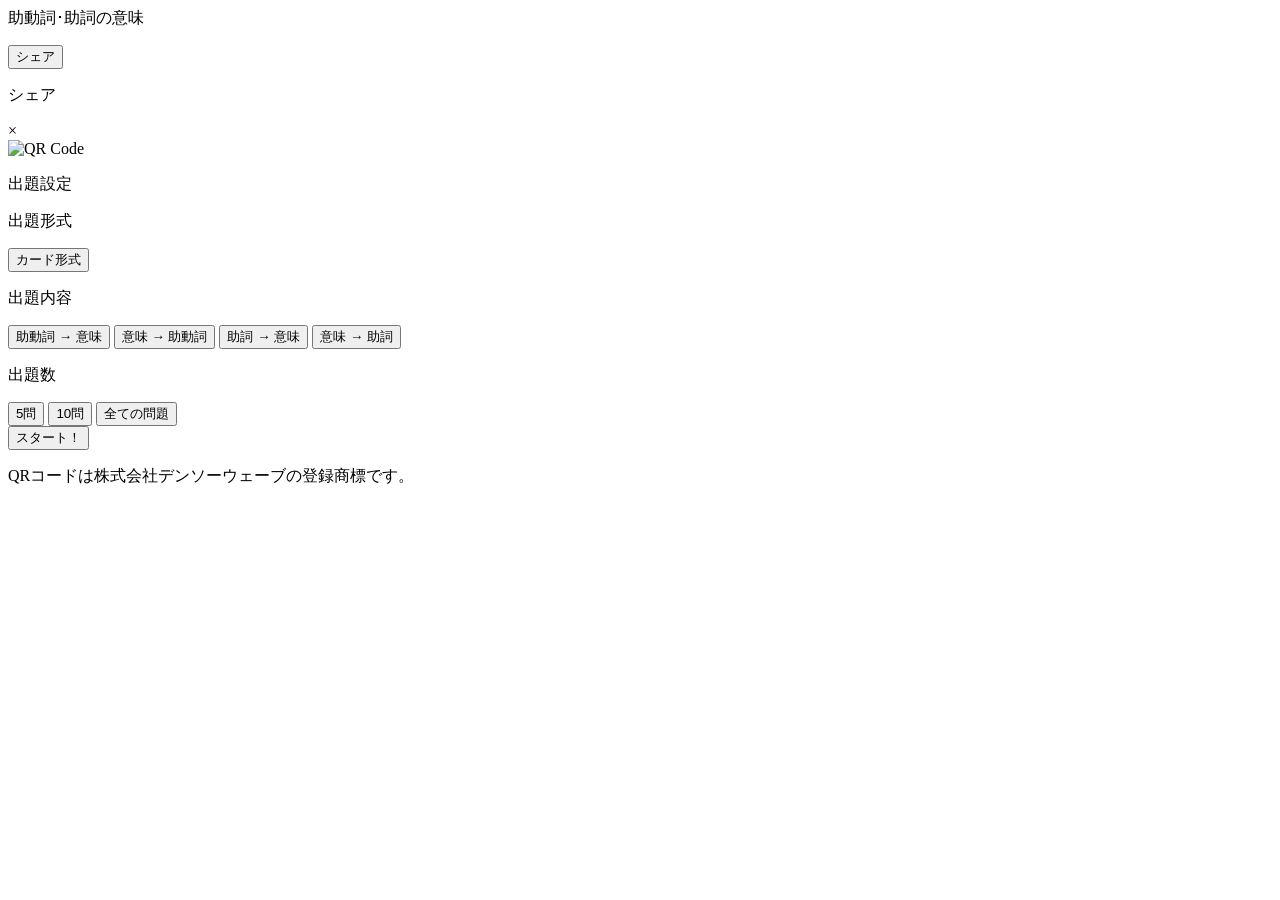
==== index.html @ fff46219 "Create index.html" ====
<html lang="ja">
  
<head>
  <meta charset="UTF-8">
  <meta name="viewport" content="width=device-width, initial-scale=1.0">

  <title>助動詞･助詞の意味</title>
  <meta name="apple-mobile-web-app-capable" content="yes"> 
  <link rel="preconnect" href="https://fonts.googleapis.com">
  <link rel="preconnect" href="https://fonts.gstatic.com" crossorigin>
  <link href="https://fonts.googleapis.com/css2?family=BIZ+UDGothic:wght@400;700&display=swap" rel="stylesheet">
  <link rel="preconnect" href="https://fonts.googleapis.com">
<link rel="preconnect" href="https://fonts.gstatic.com" crossorigin>
<link href="https://fonts.googleapis.com/css2?family=Signika+Negative:wght@300..700&display=swap" rel="stylesheet">
  <link rel="stylesheet" href="style.css">
</head>
  
<body>
  <header id="app-header">
    <div id="title-area">
      <p id="header-title">助動詞･助詞の意味</p>
    </div>
    <button id="share-modal-btn">シェア</button>
  </header>
  
  <div id="share-modal" class="modal hidden">
    <div class="modal-content">
      <div class="modal-header">
        <p class="title">シェア</p>
        <span id="share-modal-close" class="close-button">&times;</span>
      </div>
      <img src="qrcode.png" alt="QR Code">
    </div>
  </div>
  
  
  
  <main>
    <div id="selection-container">
      <p id="selection-title">出題設定</p>
 
      <div class="selection">
        <div class="title-area">
          <p class="title">出題形式</p>
        </div>
        <div class="segmented-buttons">
          <button class="type-button active" data-type="card">カード形式</button>
          <!-- <button class="type-button" data-type="output">一覧で出力する</button> -->
        </div>
      </div>
      
      <span class="split-line"></span>
      
      <div class="selection">
        <div class="title-area">
          <p class="title">出題内容</p>
        </div>
        <div class="segmented-buttons">
          <button class="qtype-button active" data-qtype="0">助動詞 → 意味</button>
          <button class="qtype-button" data-qtype="1">意味 → 助動詞</button>
          <button class="qtype-button" data-qtype="2">助詞 → 意味</button>
          <button class="qtype-button" data-qtype="3">意味 → 助詞</button>
        </div>
      </div>
      
      <div class="selection">
        <div class="title-area">
          <p class="title">出題数</p>
        </div>
        <div class="segmented-buttons">
          <button class="count-button active" data-count="5">5問</button>
          <button class="count-button" data-count="10">10問</button>
          <button class="count-button" data-count="all">全ての問題</button>
        </div>
      </div>
      
      <span class="split-line"></span>
      <button id="start-button">スタート！</button>
      <p id="start-message"></p>
     
    </div>
  </main>
  
  <footer>
    <p>QRコードは株式会社デンソーウェーブの登録商標です。</p>
  </footer>
  
  <script type="module" src="script.js"></script>
</html>
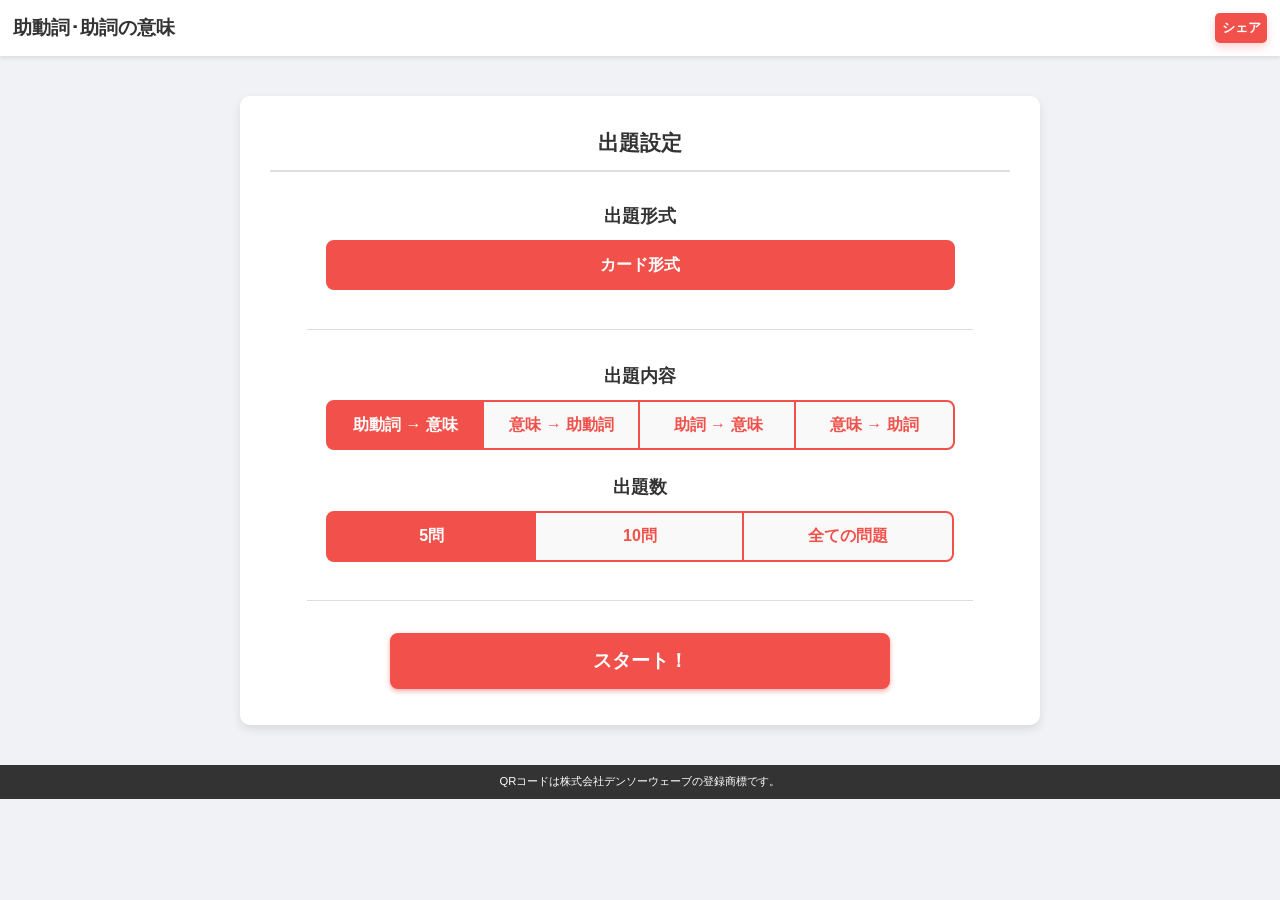
==== commit 2efda42a: "Update index.html" ====
--- a/index.html
+++ b/index.html
@@ -56,10 +56,10 @@
           <p class="title">出題内容</p>
         </div>
         <div class="segmented-buttons">
-          <button class="qtype-button active" data-qtype="0">助動詞 → 意味</button>
-          <button class="qtype-button" data-qtype="1">意味 → 助動詞</button>
-          <button class="qtype-button" data-qtype="2">助詞 → 意味</button>
-          <button class="qtype-button" data-qtype="3">意味 → 助詞</button>
+          <button class="qtype-button active" data-question="auxiliaryVerb" data-answer="meaning">助動詞 → 意味</button>
+          <button class="qtype-button" data-question="meaning" data-answer="auxiliaryVerb">意味 → 助動詞</button>
+          <button class="qtype-button" data-question="particle" data-answer="meaning">助詞 → 意味</button>
+          <button class="qtype-button" data-question="meaning" data-answer="particle">意味 → 助詞</button>
         </div>
       </div>
       
--- a/style.css
+++ b/style.css
@@ -0,0 +1,492 @@
+:root {
+  /*--primary: #ED1E14;*/
+  --primary: #f1514a;
+  /*--primary: #CF3A3B;*/
+  --primary-rgb: 241, 81, 74;
+  
+  --light: #fdeceb;
+}
+
+* {
+  margin: 0;
+  padding: 0;
+  box-sizing: border-box;
+  touch-action: manipulation;
+}
+html {
+  font-size: 16px;
+}
+body {
+  font-family: "BIZ UDGothic", sans-serif;
+  background-color: #f0f2f5;
+  color: #333;
+  line-height: 1.6;
+  touch-action: manipulation;
+}
+div, p {
+  touch-action: manipulation;
+}
+/*
+button, input, span {
+  -webkit-tap-highlight-color: transparent;
+}
+*/
+
+
+#app-header {
+  display: flex;
+  justify-content: space-between;
+  align-items: center;
+  padding: 0.8rem;
+  background-color: #ffffff;
+  box-shadow: 0 2px 4px rgba(0, 0, 0, 0.1);
+}
+#app-header .hidden {
+  display: none;
+}
+#app-header #title-area {
+  display: flex;
+}
+#app-header #title-area #header-title {
+  font-weight: 700;
+  font-size: 1.2rem;
+}
+
+#share-modal-btn {
+  font-family: "BIZ UDGothic", sans-serif;
+  font-weight: 700;
+  font-size: 0.8rem;
+  
+  padding: 0.4rem;
+  margin: 0 0 0 0.8rem;
+  width: auto;
+  text-align: center;
+  cursor: pointer;
+  display: block;
+  box-sizing: border-box;
+
+  background-color: var(--primary);
+  color: #fff;
+  border: none;
+  border-radius: 0.3rem;
+  box-shadow: 0 4px 8px rgba(var(--primary-rgb), 0.25);
+}
+
+
+.modal {
+  position: fixed;
+  z-index: 100;
+  left: 0;
+  top: 0;
+  width: 100%;
+  height: 100%;
+  background-color: rgba(0,0,0,0.4);
+  display: flex;
+  justify-content: center;
+  align-items: center;
+}
+.modal.hidden {
+  display: none;
+}
+.modal-content {
+  background-color: #fff;
+  padding: 20px;
+  width: 80%;
+  max-width: 500px;
+  border-radius: 10px;
+  position: relative;
+  
+  text-align: center;
+}
+.modal-header {
+  display: flex;
+  justify-content: space-between;
+  align-items: center;
+  margin-bottom: 1.5rem;
+}
+.modal-content .title {
+  font-size: 1.2rem;
+  font-weight: 700;
+  /*margin-bottom: 2rem;*/
+}
+.modal-content .close-button {
+  background-color: #eee;
+  border: none;
+  font-size: 1.5rem;
+  font-weight: bold;
+  cursor: pointer;
+  color: #333;
+  
+  width: 3rem;
+  border-radius: 5px;
+  transition: background-color 0.3s ease;
+  text-align: center;
+}
+.modal-content .close-button:hover,
+.modal-content .close-button:focus {
+  color: #000;
+  background-color: #e0e0e0;
+  text-decoration: none;
+  cursor: pointer;
+}
+.modal-content img {
+    max-width: 100%; 
+    max-height: 80vh; /* ビューポートの高さの80%など、適切な値に調整 */
+    height: auto; /* アスペクト比を維持 */
+}
+
+
+#selection-container {
+  max-width: 800px;
+  margin: 40px auto;
+  padding: 30px;
+  background-color: #ffffff;
+  border-radius: 10px;
+  box-shadow: 0 4px 10px rgba(0, 0, 0, 0.1);
+  text-align: center;
+}
+#selection-title {
+  font-size: 1.3rem;
+  color: #333;
+  font-weight: 700;
+  margin-bottom: 30px;
+  border-bottom: 2px solid #ddd;
+  padding-bottom: 10px;
+}
+
+.mini {
+  font-size: 70%;
+}
+
+.split-line {
+  display: flex;
+  width: 90%;
+  border-bottom: 1.5px solid #ddd;
+  margin: 2rem auto;
+}
+
+.selection {
+  display: flex;
+  justify-content: center;
+  margin-bottom: 1rem;
+  
+  flex-direction: column;
+  gap: 10px;
+}
+.selection .title-area {
+  display: flex;
+  justify-content: center;
+  align-items: center;
+}
+.selection .title-area .title {
+  font-size: 1.1rem;
+  font-weight: 700;
+  width: auto;
+}
+.selection .title-area button {
+  font-weight: 700;
+  font-size: 0.8rem;
+  
+  padding: 0.3rem 0.4rem;
+  margin: 0 0 0 0.8rem;
+  width: auto;
+  text-align: center;
+  cursor: pointer;
+  display: block;
+  box-sizing: border-box;
+
+  background-color: var(--primary);
+  color: #fff;
+  border: none;
+  border-radius: 0.3rem;
+}
+.selection .title-area button:hover {
+  background-color: #3577b0;
+}
+
+.selection .normal-buttons {
+  display: flex;
+  flex-direction: column;
+  justify-content: flex-start;
+  
+}
+
+.selection button {
+  padding: 0.8rem 1.2rem;
+  font-size: 1rem;
+  font-weight: bold;
+  color: var(--primary);
+  cursor: pointer;
+  border: 2px solid #ccc;
+  border-radius: 8px;
+  background-color: #f9f9f9;
+  transition: all 0.3s ease;
+  
+  width: 85%;
+  max-width: 500px;
+  margin: 0 auto;
+  margin-bottom: 0.4rem;
+}
+.selection button:hover {
+  background-color: #e9e9e9;
+  border-color: #aaa;
+}
+.selection button.active {
+  background-color: var(--primary);
+  color: white;
+  border-color: var(--primary);
+  box-shadow: 0 2px 5px rgba(var(--primary-rgb), 0.5);
+}
+
+.selection button:disabled {
+  background-color: #ccc;
+  color: white;
+  box-shadow: none;
+}
+
+.selection select {
+  font-family: "BIZ UDGothic", sans-serif;
+  font-weight: 700;
+  font-size: 1.05rem;
+  color: var(--primary);
+  
+  width: 85%;
+  padding: 0.5rem;
+  margin: auto;
+  margin-bottom: 0.8rem;
+  border: 2px solid #ccc;
+  border-radius: 6px;
+  transition: border-color 0.3s ease, box-shadow 0.3s ease;
+  outline: none;
+}
+.selection select:hover {
+  border-color: #999;
+}
+
+.selection .segmented-buttons {
+  display: flex;
+  width: 85%;
+  margin-left: auto;
+  margin-right: auto;
+}
+.selection .segmented-buttons button {
+  border-color: var(--primary);
+  border-radius: 0;
+  margin-left: -2px;
+  margin-right: -2px;
+  width: 100%;
+  max-width: none;
+  flex: 1;
+}
+.selection .segmented-buttons button:hover {
+  background-color: var(--light);
+  border-color: var(--primary);
+}
+.selection .segmented-buttons button.active {
+  background-color: var(--primary);
+  border-color: var(--primary);
+  box-shadow: none;
+}
+.selection .segmented-buttons :first-child {
+  border-radius: 8px 0 0 8px;
+  margin-left: 0;
+}
+.selection .segmented-buttons :last-child {
+  border-radius: 0 8px 8px 0;
+  margin-right: 0;
+}
+.selection .segmented-buttons :first-child:last-child {
+  border-radius: 8px;
+}
+
+.buttons-box {
+  background-color: #eee;
+  height: auto;
+  width: 85%;
+  overflow-y: auto;
+  margin: auto;
+  justify-content: flex-start;
+  /*padding: 0;*/
+
+  border-radius: 0.75rem;
+}
+.buttons-box button:first-child {
+  margin-top: 1rem;
+}
+.buttons-box button:last-child {
+  margin-bottom: 1rem;
+}
+.buttons-box .title-area {
+  display: flex;
+  justify-content: center;
+  align-items: center;
+  padding-top: 1rem;
+  padding-bottom: 0.4rem;
+}
+.buttons-box .title-area .head {
+  font-weight: 700;
+  font-size: 1.05rem;
+}
+.buttons-box .title-area button {
+  font-weight: 700;
+  font-size: 0.8rem;
+  
+  padding: 0.3rem 0.4rem;
+  margin: 0 0 0 0.8rem;
+  width: auto;
+  text-align: center;
+  cursor: pointer;
+  display: block;
+  box-sizing: border-box;
+
+  background-color: var(--primary);
+  color: #fff;
+  border: none;
+  border-radius: 0.3rem;
+}
+.buttons-box button {
+  margin-bottom: 0.4rem;
+  padding: 0.6rem 1rem;
+}
+
+
+.number-stepper {
+  display: inline-flex;
+  align-items: center;
+  border: 2px solid #ccc;
+  border-radius: 8px;
+  overflow: hidden;
+  width: 85%;
+  height: 50px;
+  padding: 0;
+  margin-left: auto;
+  margin-right: auto;
+}
+.number-stepper:focus-within {
+  border-color: var(--primary);
+  box-shadow: 0 0 0 4px rgba(var(--primary-rgb), 0.25);
+}
+.number-stepper button {
+  background: transparent;
+  border: none;
+  border-radius: 8px;
+  width: 50px;
+  height: 100%;
+  font-size: 24px;
+  color: #555;
+  cursor: pointer;
+  transition: background 0.2s, color 0.2s;
+  display: flex;
+  align-items: center;
+  justify-content: center;
+  margin: 0;
+  
+  -webkit-tap-highlight-color: transparent;
+}
+.number-stepper button:hover {
+  background-color: #f0f0f0;
+  background-color: transparent;
+  color: #000;
+}
+.number-stepper button:first-child {
+  margin-left: -2px;
+}
+.number-stepper button:last-child {
+  margin-right: -2px;
+}
+
+.number-input {
+  flex: 1; /* 残りの幅をすべて使う */
+  border: none;
+  outline: none;
+  text-align: center;
+  font-size: 20px;
+  font-weight: bold;
+  color: #333;
+  width: 100%;
+  height: 100%;
+}
+.number-input::placeholder {
+  font-size: 18px;
+}
+
+.detail-message {
+  font-size: 0.9rem;
+  font-weight: 700;
+  margin-top: -0.2rem;
+  line-height: 1.2;
+}
+.error-message {
+  font-size: 0.9rem;
+  font-weight: 700;
+  color: #ff5050;
+  margin-top: -0.5rem;
+}
+
+#selection-container #start-button {
+  padding: 0.8rem 1.2rem;
+  font-size: 1.2rem;
+  font-weight: bold;
+  
+  color: white;
+  background-color: var(--primary);
+  cursor: pointer;
+  border: 2px solid var(--primary);
+  border-radius: 8px;
+  transition: all 0.3s ease;
+  
+  width: 85%;
+  max-width: 500px;
+  margin: 0 auto;
+  margin-bottom: 0.4rem;
+  box-shadow: 0 2px 5px rgba(var(--primary-rgb), 0.5);
+}
+#selection-container #start-button:disabled {
+  background-color: #ccc;
+  border-color: #ccc;
+  box-shadow: none;
+}
+
+footer {
+  background-color: #333;
+  color: white;
+  padding: 0.5rem 0;
+  text-align: center;
+  width: 100%;
+}
+footer p {
+  font-size: 0.7rem;
+}
+
+@media (max-width: 600px) {
+  /*#app-header {
+    flex-direction: column;
+    gap: 10px;
+  }*/
+  
+  #share-modal-btn {
+    width: auto;
+  }
+  
+  .selection .segmented-buttons {
+    flex-direction: column;
+  }
+  .selection .segmented-buttons button {
+    margin: 0;
+    margin-top: -2px;
+    margin-bottom: -2px;
+    border-radius: 0;
+  }
+  .selection .segmented-buttons :first-child {
+    border-radius: 8px 8px 0 0;
+    margin-top: 0;
+  }
+  .selection .segmented-buttons :last-child {
+    border-radius: 0 0 8px 8px;
+    margin-bottom: 0;
+  }
+  
+  button {
+    width: 80%;
+  }
+}
